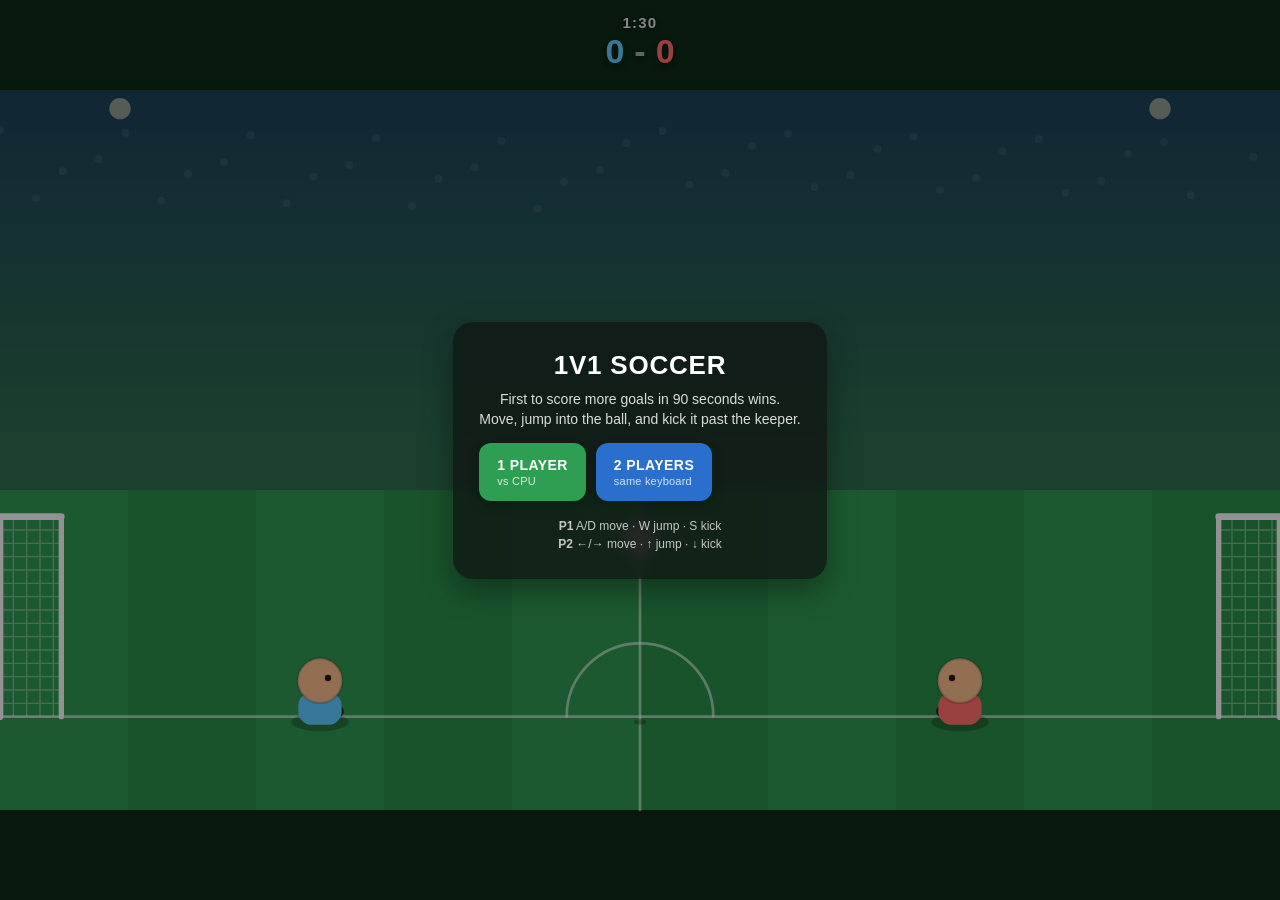
==== web/1v1-soccer/index.html @ 442df26d "Rename Head Strikers to 1v1 Soccer" ====
<!DOCTYPE html>
<html lang="en">
<head>
<meta charset="UTF-8">
<meta name="viewport" content="width=device-width, initial-scale=1, maximum-scale=1, user-scalable=no, viewport-fit=cover">
<title>1v1 Soccer</title>
<meta name="apple-mobile-web-app-capable" content="yes">
<meta name="apple-mobile-web-app-status-bar-style" content="black-translucent">
<meta name="apple-mobile-web-app-title" content="1v1 Soccer">
<meta name="theme-color" content="#1c8a4a">
<link rel="apple-touch-icon" href="icon.svg">
<link rel="icon" href="icon.svg">
<link rel="stylesheet" href="style.css">
</head>
<body>
<div id="app">
  <canvas id="game"></canvas>

  <div id="hud">
    <div id="timer">1:30</div>
    <div id="score"><span id="score-left">0</span><span class="dash">-</span><span id="score-right">0</span></div>
  </div>

  <div id="start-overlay" class="overlay">
    <div class="panel">
      <h1>1V1 SOCCER</h1>
      <p>First to score more goals in 90 seconds wins.</p>
      <p>Move, jump into the ball, and kick it past the keeper.</p>
      <div class="mode-buttons">
        <button id="mode-1p" class="btn">1 PLAYER<span>vs CPU</span></button>
        <button id="mode-2p" class="btn btn-alt">2 PLAYERS<span>same keyboard</span></button>
      </div>
      <div class="controls-help">
        <div><strong>P1</strong> A/D move · W jump · S kick</div>
        <div><strong>P2</strong> ←/→ move · ↑ jump · ↓ kick</div>
      </div>
    </div>
  </div>

  <div id="goal-banner" class="banner hidden">GOAL!</div>

  <div id="fulltime-overlay" class="overlay hidden">
    <div class="panel">
      <h1 id="fulltime-title">FULL TIME</h1>
      <p id="fulltime-score">0 - 0</p>
      <button id="restart-btn" class="btn">PLAY AGAIN</button>
    </div>
  </div>

  <div class="touch-controls">
    <div id="p1-controls" class="pad pad-left">
      <div class="pad-row">
        <button class="pad-btn" data-action="p1-left">◀</button>
        <button class="pad-btn" data-action="p1-jump">▲</button>
        <button class="pad-btn" data-action="p1-right">▶</button>
      </div>
      <button class="pad-btn kick-btn" data-action="p1-kick">KICK</button>
    </div>
    <div id="p2-controls" class="pad pad-right hidden">
      <div class="pad-row">
        <button class="pad-btn" data-action="p2-left">◀</button>
        <button class="pad-btn" data-action="p2-jump">▲</button>
        <button class="pad-btn" data-action="p2-right">▶</button>
      </div>
      <button class="pad-btn kick-btn" data-action="p2-kick">KICK</button>
    </div>
  </div>

  <div id="rotate-overlay">
    <div class="rotate-icon">📱</div>
    <p>Rotate your device to play — 1v1 Soccer is a landscape game.</p>
  </div>
</div>

<script src="game.js"></script>
</body>
</html>
---- web/1v1-soccer/style.css ----
* {
  box-sizing: border-box;
  -webkit-tap-highlight-color: transparent;
  user-select: none;
  -webkit-user-select: none;
}

html, body {
  margin: 0;
  padding: 0;
  width: 100%;
  height: 100%;
  overflow: hidden;
  background: #0e2916;
  font-family: -apple-system, BlinkMacSystemFont, "Segoe UI", Roboto, sans-serif;
  touch-action: none;
}

#app {
  position: fixed;
  inset: 0;
}

#game {
  position: absolute;
  inset: 0;
  display: block;
  width: 100%;
  height: 100%;
}

#hud {
  position: absolute;
  top: max(14px, env(safe-area-inset-top));
  left: 0;
  right: 0;
  display: flex;
  flex-direction: column;
  align-items: center;
  gap: 2px;
  pointer-events: none;
  color: #fff;
  text-shadow: 0 2px 6px rgba(0, 0, 0, 0.45);
}

#timer {
  font-size: 15px;
  font-weight: 700;
  letter-spacing: 0.08em;
  opacity: 0.85;
}

#score {
  font-size: 34px;
  font-weight: 800;
  line-height: 1.1;
  display: flex;
  gap: 10px;
}

#score .dash {
  opacity: 0.6;
}

#score-left { color: #5cc7ff; }
#score-right { color: #ff6b6b; }

.overlay {
  position: absolute;
  inset: 0;
  display: flex;
  align-items: center;
  justify-content: center;
  background: rgba(0, 0, 0, 0.4);
  transition: opacity 0.2s ease;
}

.overlay.hidden {
  display: none;
}

.panel {
  background: rgba(16, 22, 18, 0.78);
  backdrop-filter: blur(6px);
  border-radius: 20px;
  padding: 28px 26px;
  text-align: center;
  color: #fff;
  min-width: 260px;
  max-width: 88vw;
  box-shadow: 0 12px 30px rgba(0, 0, 0, 0.35);
}

.panel h1 {
  margin: 0 0 10px;
  font-size: 26px;
  letter-spacing: 0.03em;
}

.panel p {
  margin: 4px 0;
  font-size: 14px;
  opacity: 0.85;
}

.mode-buttons {
  display: flex;
  gap: 10px;
  margin-top: 16px;
}

.btn {
  border: none;
  border-radius: 12px;
  padding: 14px 18px;
  font-size: 14px;
  font-weight: 700;
  letter-spacing: 0.03em;
  color: #fff;
  background: #2e9e52;
  box-shadow: 0 4px 12px rgba(0, 0, 0, 0.25);
  display: flex;
  flex-direction: column;
  gap: 2px;
}

.btn span {
  font-size: 11px;
  font-weight: 500;
  opacity: 0.8;
  letter-spacing: 0.02em;
}

.btn-alt {
  background: #2b6fce;
}

.btn:active {
  transform: scale(0.96);
}

.controls-help {
  margin-top: 18px;
  font-size: 12px;
  opacity: 0.75;
  display: flex;
  flex-direction: column;
  gap: 4px;
}

.banner {
  position: absolute;
  top: 38%;
  left: 0;
  right: 0;
  text-align: center;
  font-size: 52px;
  font-weight: 900;
  color: #ffd23f;
  text-shadow: 0 4px 14px rgba(0, 0, 0, 0.5);
  letter-spacing: 0.05em;
  pointer-events: none;
  transition: opacity 0.15s ease, transform 0.15s ease;
}

.banner.hidden {
  opacity: 0;
  transform: scale(0.85);
}

.touch-controls {
  position: absolute;
  left: 0;
  right: 0;
  bottom: max(12px, env(safe-area-inset-bottom));
  display: flex;
  justify-content: space-between;
  padding: 0 14px;
  pointer-events: none;
}

.pad {
  display: flex;
  flex-direction: column;
  align-items: center;
  gap: 8px;
  pointer-events: auto;
}

.pad-row {
  display: flex;
  gap: 8px;
}

.pad-btn {
  width: 52px;
  height: 52px;
  border-radius: 14px;
  border: none;
  background: rgba(255, 255, 255, 0.18);
  color: #fff;
  font-size: 20px;
  font-weight: 700;
  backdrop-filter: blur(3px);
}

.pad-btn:active {
  background: rgba(255, 255, 255, 0.32);
}

.kick-btn {
  width: 172px;
  font-size: 14px;
  letter-spacing: 0.05em;
  background: rgba(255, 90, 90, 0.35);
}

.kick-btn:active {
  background: rgba(255, 90, 90, 0.55);
}

.hidden {
  display: none !important;
}

@media (hover: hover) and (pointer: fine) {
  .touch-controls { display: none; }
}

/* A phone turned portrait: this is a landscape game, and web pages can't
   lock orientation the way a native app can, so block input with an
   explanation instead of rendering a squeezed pitch. */
#rotate-overlay {
  display: none;
  position: fixed;
  inset: 0;
  z-index: 1000;
  flex-direction: column;
  align-items: center;
  justify-content: center;
  gap: 16px;
  background: #0e2916;
  color: #fff;
  text-align: center;
  padding: 0 40px;
}

#rotate-overlay p {
  margin: 0;
  max-width: 32ch;
  font-size: 16px;
  opacity: 0.85;
}

.rotate-icon {
  font-size: 48px;
  animation: rotate-hint 1.6s ease-in-out infinite;
}

@keyframes rotate-hint {
  0%, 100% { transform: rotate(0deg); }
  50% { transform: rotate(90deg); }
}

@media (prefers-reduced-motion: reduce) {
  .rotate-icon { animation: none; transform: rotate(90deg); }
}

@media (orientation: portrait) and (max-width: 600px) {
  #rotate-overlay { display: flex; }
}
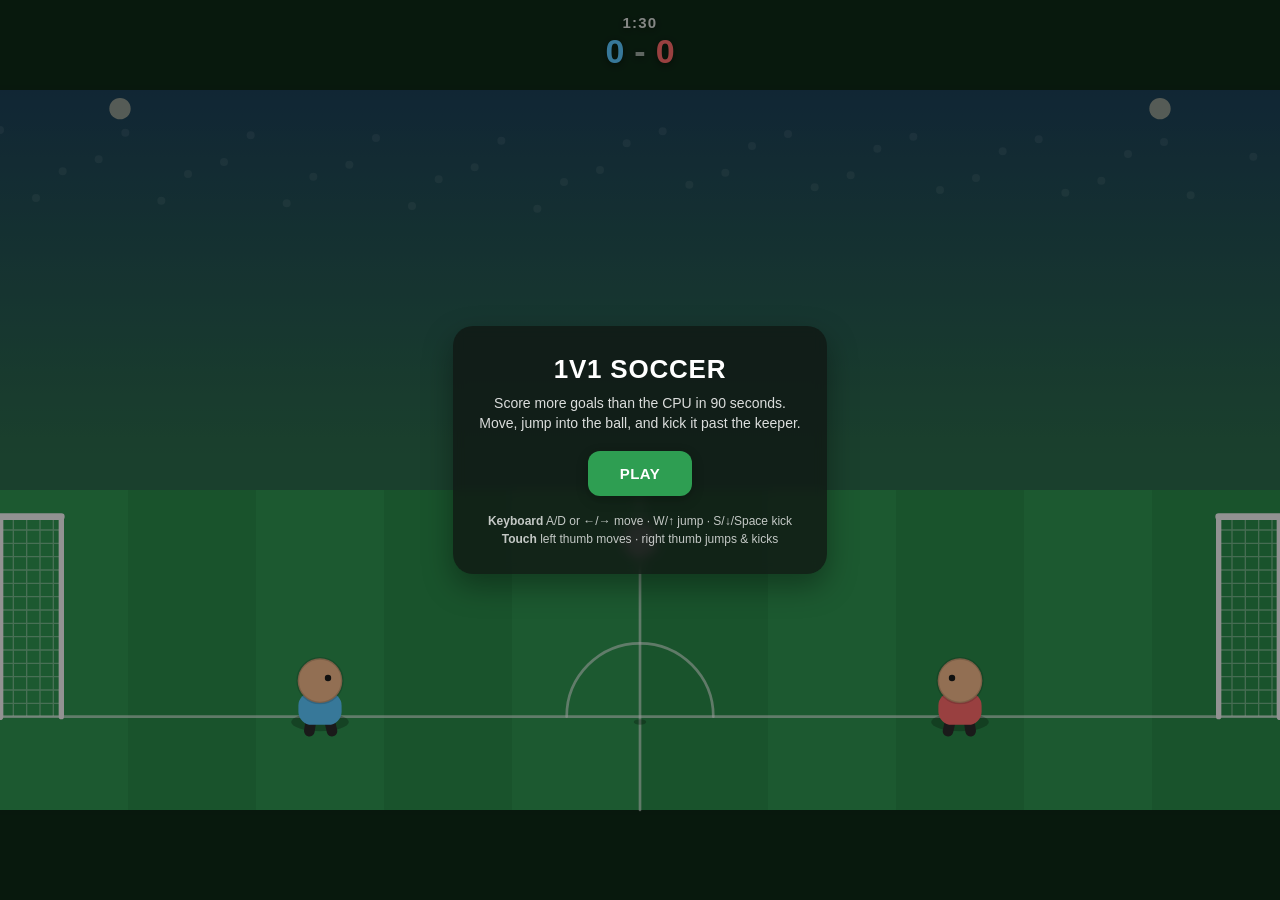
==== commit a9266713: "Simplify 1v1 Soccer to single-player and fix kick/jump - Drop 2-player mode; it's CPU-only now, with" ====
--- a/web/1v1-soccer/index.html
+++ b/web/1v1-soccer/index.html
@@ -24,15 +24,12 @@
   <div id="start-overlay" class="overlay">
     <div class="panel">
       <h1>1V1 SOCCER</h1>
-      <p>First to score more goals in 90 seconds wins.</p>
+      <p>Score more goals than the CPU in 90 seconds.</p>
       <p>Move, jump into the ball, and kick it past the keeper.</p>
-      <div class="mode-buttons">
-        <button id="mode-1p" class="btn">1 PLAYER<span>vs CPU</span></button>
-        <button id="mode-2p" class="btn btn-alt">2 PLAYERS<span>same keyboard</span></button>
-      </div>
+      <button id="start-btn" class="btn">PLAY</button>
       <div class="controls-help">
-        <div><strong>P1</strong> A/D move · W jump · S kick</div>
-        <div><strong>P2</strong> ←/→ move · ↑ jump · ↓ kick</div>
+        <div><strong>Keyboard</strong> A/D or ←/→ move · W/↑ jump · S/↓/Space kick</div>
+        <div><strong>Touch</strong> left thumb moves · right thumb jumps &amp; kicks</div>
       </div>
     </div>
   </div>
@@ -48,21 +45,13 @@
   </div>
 
   <div class="touch-controls">
-    <div id="p1-controls" class="pad pad-left">
-      <div class="pad-row">
-        <button class="pad-btn" data-action="p1-left">◀</button>
-        <button class="pad-btn" data-action="p1-jump">▲</button>
-        <button class="pad-btn" data-action="p1-right">▶</button>
-      </div>
-      <button class="pad-btn kick-btn" data-action="p1-kick">KICK</button>
+    <div class="pad pad-left">
+      <button class="pad-btn move-btn" data-action="p1-left">◀</button>
+      <button class="pad-btn move-btn" data-action="p1-right">▶</button>
     </div>
-    <div id="p2-controls" class="pad pad-right hidden">
-      <div class="pad-row">
-        <button class="pad-btn" data-action="p2-left">◀</button>
-        <button class="pad-btn" data-action="p2-jump">▲</button>
-        <button class="pad-btn" data-action="p2-right">▶</button>
-      </div>
-      <button class="pad-btn kick-btn" data-action="p2-kick">KICK</button>
+    <div class="pad pad-right">
+      <button class="pad-btn jump-btn" data-action="p1-jump">▲<span>JUMP</span></button>
+      <button class="pad-btn kick-btn" data-action="p1-kick">⚽<span>KICK</span></button>
     </div>
   </div>
 
--- a/web/1v1-soccer/style.css
+++ b/web/1v1-soccer/style.css
@@ -103,36 +103,17 @@
   opacity: 0.85;
 }
 
-.mode-buttons {
-  display: flex;
-  gap: 10px;
-  margin-top: 16px;
-}
-
 .btn {
   border: none;
   border-radius: 12px;
-  padding: 14px 18px;
-  font-size: 14px;
+  padding: 14px 32px;
+  font-size: 15px;
   font-weight: 700;
   letter-spacing: 0.03em;
   color: #fff;
   background: #2e9e52;
   box-shadow: 0 4px 12px rgba(0, 0, 0, 0.25);
-  display: flex;
-  flex-direction: column;
-  gap: 2px;
-}
-
-.btn span {
-  font-size: 11px;
-  font-weight: 500;
-  opacity: 0.8;
-  letter-spacing: 0.02em;
-}
-
-.btn-alt {
-  background: #2b6fce;
+  margin-top: 16px;
 }
 
 .btn:active {
@@ -181,37 +162,59 @@
 
 .pad {
   display: flex;
-  flex-direction: column;
-  align-items: center;
-  gap: 8px;
+  align-items: flex-end;
+  gap: 12px;
   pointer-events: auto;
 }
 
-.pad-row {
-  display: flex;
-  gap: 8px;
+.pad-right {
+  flex-direction: column;
+  align-items: stretch;
 }
 
 .pad-btn {
-  width: 52px;
-  height: 52px;
-  border-radius: 14px;
   border: none;
-  background: rgba(255, 255, 255, 0.18);
-  color: #fff;
-  font-size: 20px;
+  color: #fff;
   font-weight: 700;
   backdrop-filter: blur(3px);
+  display: flex;
+  flex-direction: column;
+  align-items: center;
+  justify-content: center;
+  gap: 2px;
 }
 
 .pad-btn:active {
   background: rgba(255, 255, 255, 0.32);
 }
 
+.move-btn {
+  width: 60px;
+  height: 60px;
+  border-radius: 16px;
+  background: rgba(255, 255, 255, 0.18);
+  font-size: 24px;
+}
+
+.jump-btn {
+  width: 88px;
+  height: 48px;
+  border-radius: 14px;
+  background: rgba(255, 255, 255, 0.18);
+  font-size: 16px;
+}
+
+.jump-btn span, .kick-btn span {
+  font-size: 10px;
+  letter-spacing: 0.05em;
+  opacity: 0.85;
+}
+
 .kick-btn {
-  width: 172px;
-  font-size: 14px;
-  letter-spacing: 0.05em;
+  width: 88px;
+  height: 68px;
+  border-radius: 16px;
+  font-size: 22px;
   background: rgba(255, 90, 90, 0.35);
 }
 
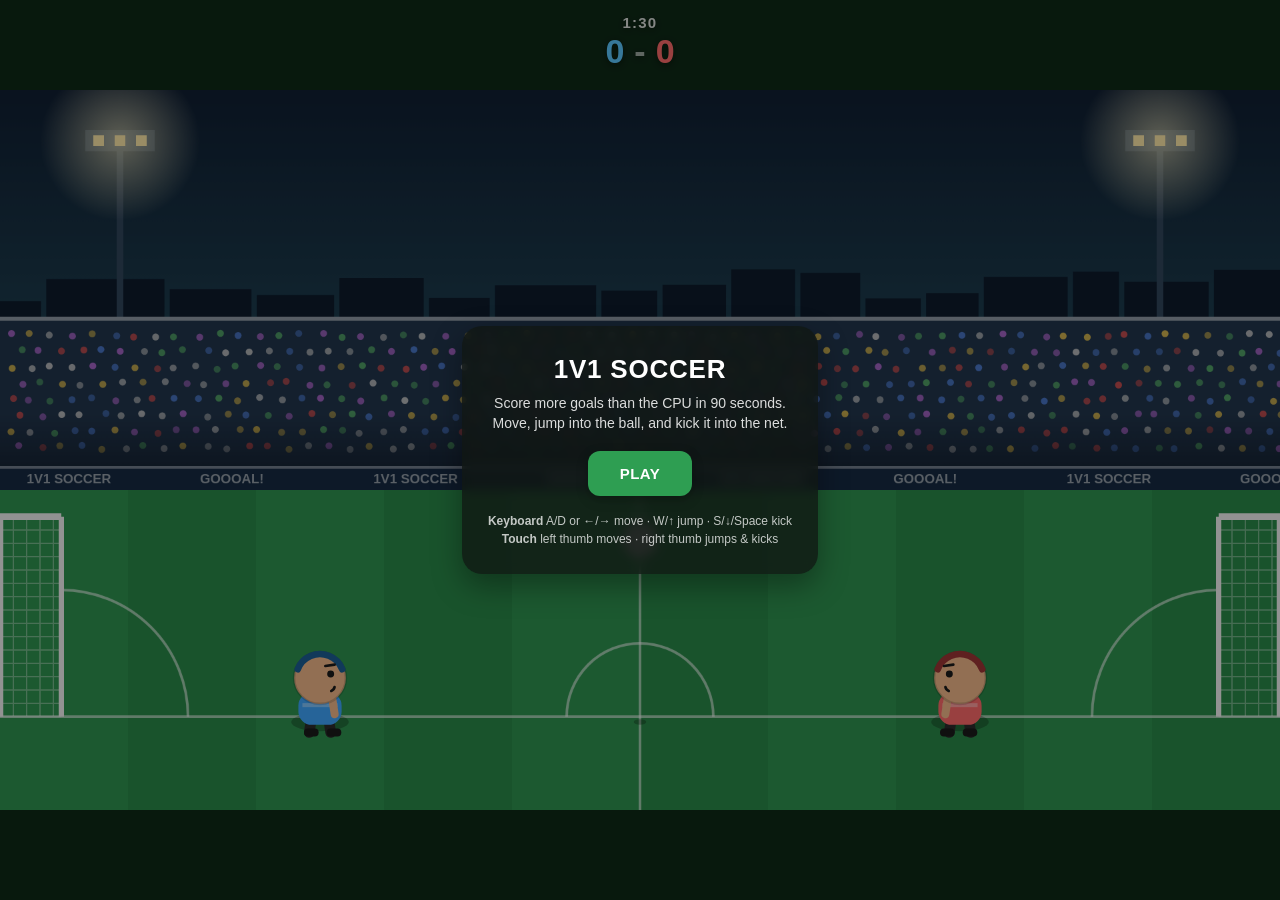
==== commit 345819eb: "Overhaul 1v1 Soccer visuals and gameplay Gameplay: - Momentum-based movement with ground/air acceler" ====
--- a/web/1v1-soccer/index.html
+++ b/web/1v1-soccer/index.html
@@ -25,7 +25,7 @@
     <div class="panel">
       <h1>1V1 SOCCER</h1>
       <p>Score more goals than the CPU in 90 seconds.</p>
-      <p>Move, jump into the ball, and kick it past the keeper.</p>
+      <p>Move, jump into the ball, and kick it into the net.</p>
       <button id="start-btn" class="btn">PLAY</button>
       <div class="controls-help">
         <div><strong>Keyboard</strong> A/D or ←/→ move · W/↑ jump · S/↓/Space kick</div>
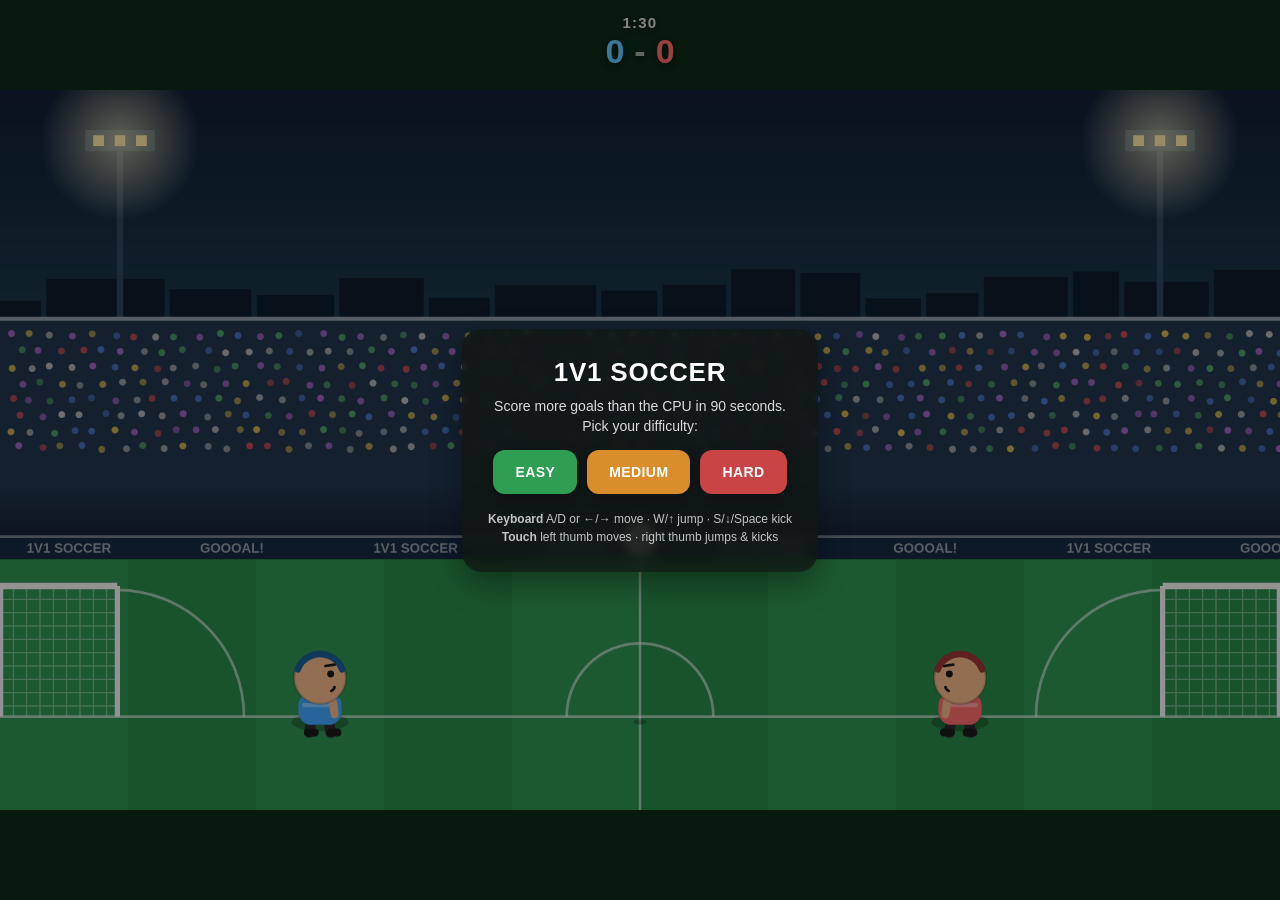
==== commit 2a293bc2: "Shorter goals, three difficulty levels, and a proper soccer ball - Goals cut to 65% height (150 -> 9" ====
--- a/web/1v1-soccer/index.html
+++ b/web/1v1-soccer/index.html
@@ -8,8 +8,9 @@
 <meta name="apple-mobile-web-app-status-bar-style" content="black-translucent">
 <meta name="apple-mobile-web-app-title" content="1v1 Soccer">
 <meta name="theme-color" content="#1c8a4a">
-<link rel="apple-touch-icon" href="icon.svg">
+<link rel="apple-touch-icon" href="apple-touch-icon.png">
 <link rel="icon" href="icon.svg">
+<link rel="manifest" href="manifest.json">
 <link rel="stylesheet" href="style.css">
 </head>
 <body>
@@ -25,8 +26,12 @@
     <div class="panel">
       <h1>1V1 SOCCER</h1>
       <p>Score more goals than the CPU in 90 seconds.</p>
-      <p>Move, jump into the ball, and kick it into the net.</p>
-      <button id="start-btn" class="btn">PLAY</button>
+      <p>Pick your difficulty:</p>
+      <div class="mode-buttons">
+        <button id="diff-easy" class="btn">EASY</button>
+        <button id="diff-medium" class="btn btn-medium">MEDIUM</button>
+        <button id="diff-hard" class="btn btn-hard">HARD</button>
+      </div>
       <div class="controls-help">
         <div><strong>Keyboard</strong> A/D or ←/→ move · W/↑ jump · S/↓/Space kick</div>
         <div><strong>Touch</strong> left thumb moves · right thumb jumps &amp; kicks</div>
@@ -40,7 +45,10 @@
     <div class="panel">
       <h1 id="fulltime-title">FULL TIME</h1>
       <p id="fulltime-score">0 - 0</p>
-      <button id="restart-btn" class="btn">PLAY AGAIN</button>
+      <div class="mode-buttons">
+        <button id="restart-btn" class="btn">PLAY AGAIN</button>
+        <button id="menu-btn" class="btn btn-ghost">CHANGE LEVEL</button>
+      </div>
     </div>
   </div>
 
--- a/web/1v1-soccer/style.css
+++ b/web/1v1-soccer/style.css
@@ -103,17 +103,35 @@
   opacity: 0.85;
 }
 
+.mode-buttons {
+  display: flex;
+  gap: 10px;
+  justify-content: center;
+  margin-top: 16px;
+}
+
 .btn {
   border: none;
   border-radius: 12px;
-  padding: 14px 32px;
-  font-size: 15px;
+  padding: 14px 22px;
+  font-size: 14px;
   font-weight: 700;
   letter-spacing: 0.03em;
   color: #fff;
   background: #2e9e52;
   box-shadow: 0 4px 12px rgba(0, 0, 0, 0.25);
-  margin-top: 16px;
+}
+
+.btn-medium {
+  background: #d98e2b;
+}
+
+.btn-hard {
+  background: #c94444;
+}
+
+.btn-ghost {
+  background: rgba(255, 255, 255, 0.16);
 }
 
 .btn:active {
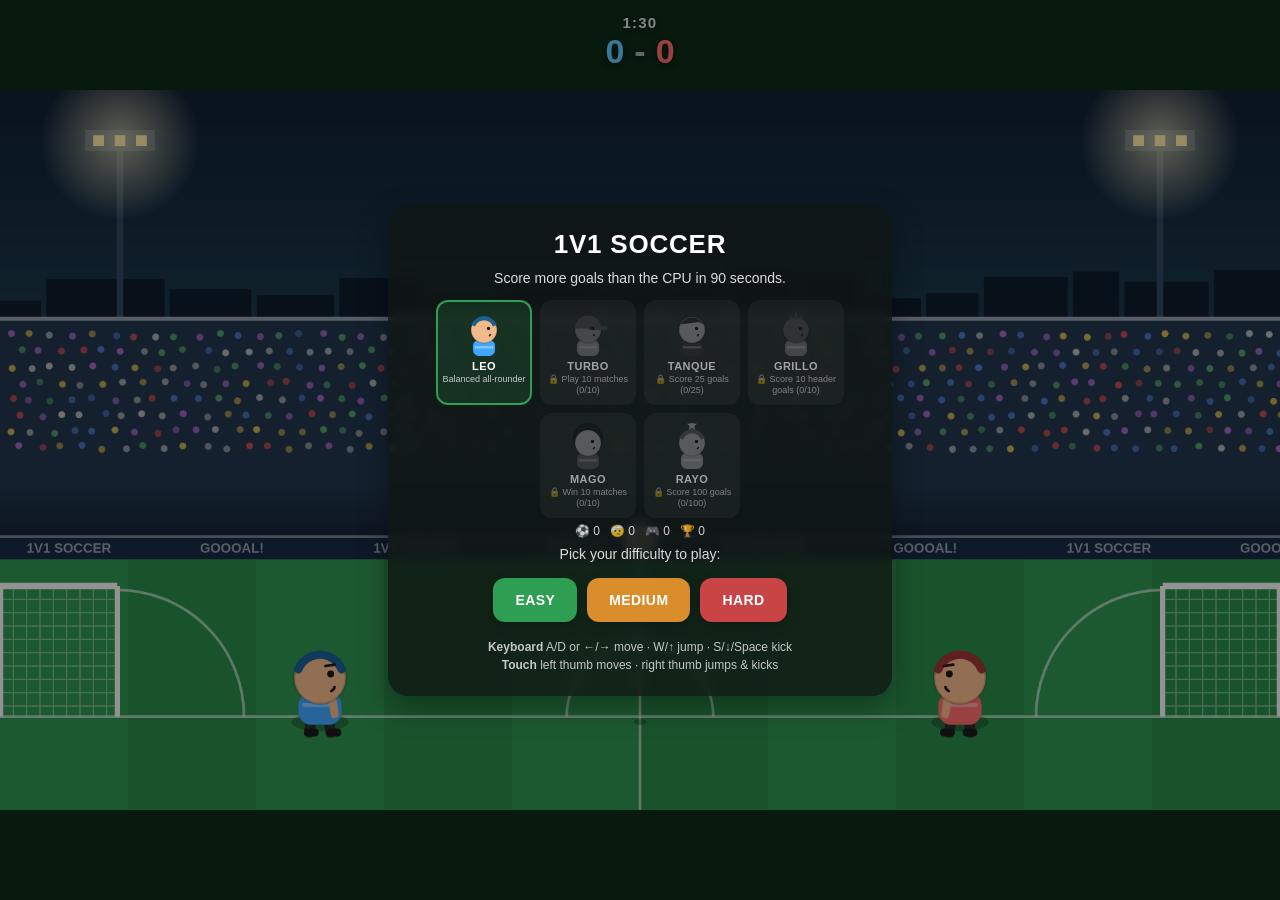
==== commit 5a9eaea4: "Add characters, achievements, and unlockable legendary chip shot Six playable characters with distin" ====
--- a/web/1v1-soccer/index.html
+++ b/web/1v1-soccer/index.html
@@ -26,7 +26,9 @@
     <div class="panel">
       <h1>1V1 SOCCER</h1>
       <p>Score more goals than the CPU in 90 seconds.</p>
-      <p>Pick your difficulty:</p>
+      <div id="roster" class="roster"></div>
+      <div id="stats-line" class="stats-line"></div>
+      <p>Pick your difficulty to play:</p>
       <div class="mode-buttons">
         <button id="diff-easy" class="btn">EASY</button>
         <button id="diff-medium" class="btn btn-medium">MEDIUM</button>
@@ -45,6 +47,7 @@
     <div class="panel">
       <h1 id="fulltime-title">FULL TIME</h1>
       <p id="fulltime-score">0 - 0</p>
+      <p id="unlock-note" class="unlock-note hidden"></p>
       <div class="mode-buttons">
         <button id="restart-btn" class="btn">PLAY AGAIN</button>
         <button id="menu-btn" class="btn btn-ghost">CHANGE LEVEL</button>
--- a/web/1v1-soccer/style.css
+++ b/web/1v1-soccer/style.css
@@ -83,11 +83,13 @@
   background: rgba(16, 22, 18, 0.78);
   backdrop-filter: blur(6px);
   border-radius: 20px;
-  padding: 28px 26px;
+  padding: 24px 22px;
   text-align: center;
   color: #fff;
   min-width: 260px;
-  max-width: 88vw;
+  max-width: 92vw;
+  max-height: 88vh;
+  overflow-y: auto;
   box-shadow: 0 12px 30px rgba(0, 0, 0, 0.35);
 }
 
@@ -145,6 +147,68 @@
   display: flex;
   flex-direction: column;
   gap: 4px;
+}
+
+.roster {
+  display: flex;
+  flex-wrap: wrap;
+  gap: 8px;
+  justify-content: center;
+  margin: 14px 0 6px;
+  max-width: 460px;
+}
+
+.char-card {
+  width: 96px;
+  padding: 8px 4px 6px;
+  border-radius: 12px;
+  background: rgba(255, 255, 255, 0.07);
+  border: 2px solid transparent;
+  cursor: pointer;
+}
+
+.char-card.selected {
+  border-color: #2e9e52;
+  background: rgba(46, 158, 82, 0.18);
+}
+
+.char-card.locked {
+  opacity: 0.6;
+  cursor: default;
+}
+
+.char-portrait {
+  display: block;
+  width: 48px;
+  height: 48px;
+  margin: 0 auto;
+}
+
+.char-name {
+  font-size: 11px;
+  font-weight: 800;
+  letter-spacing: 0.04em;
+  margin-top: 2px;
+}
+
+.char-sub {
+  font-size: 9px;
+  line-height: 1.25;
+  opacity: 0.75;
+  min-height: 23px;
+  margin-top: 2px;
+}
+
+.stats-line {
+  font-size: 12px;
+  opacity: 0.8;
+  margin-bottom: 8px;
+  white-space: pre;
+}
+
+.unlock-note {
+  color: #ffd23f;
+  font-weight: 700;
 }
 
 .banner {
